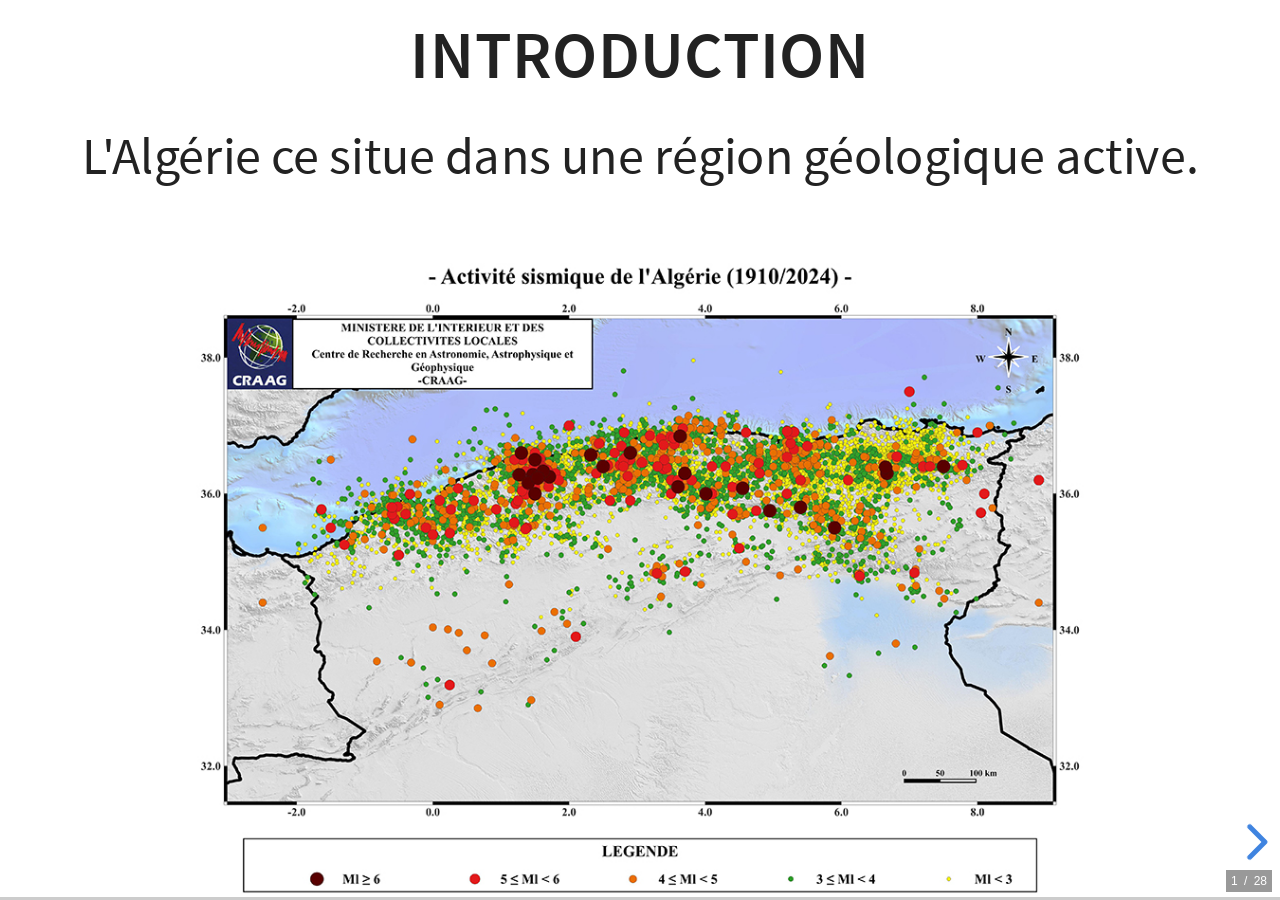
==== reveal.js-master/index.html @ db1d5c88 "save" ====
<!DOCTYPE html>
<html lang="en">
	<head>
		<meta charset="utf-8" />
		<meta
			name="viewport"
			content="width=device-width, initial-scale=1.0, maximum-scale=1.0, user-scalable=no"
		/>

		<title>Presentation</title>

		<link rel="stylesheet" href="dist/reset.css" />
		<link rel="stylesheet" href="dist/reveal.css" />
		<link rel="stylesheet" href="dist/theme/white.css" />

		<!-- Theme used for syntax highlighted code -->
		<link rel="stylesheet" href="dist/plugin/highlight/monokai.css" />
	</head>
	<body>
		<div class="reveal">
			<div class="slides">
				






















				<!-- Introduction -->
				<section>
					<h3>Introduction</h3>
					<p>L'Algérie ce situe dans une région géologique active.</p>
					<img src="img/intro/sismicite.jpg" alt="sismicite de l'Algerie" style="width: 80%; border-radius: 12pt;">
				</section>
				

















				<!-- Plan de travail -->
				<section>
					<h2>Plan de travail</h2>
					<ol>
						<li>Introduction</li>
						<li>Plan de travail</li>
						<li>Analyse comparative des règlements (RPA)</li>
						<li>Présentation des structures</li>
						<li>Modélisation</li>
						<li>Outils de calcul</li>
						<li>Analyse des résultats</li>
						<li>Analyse comparative</li>
						<li>Conclusion</li>
					</ol>
				</section>
			

























				<!-- Versus RPAs -->
				<section>
					<section>
						<h1>Analyse comparative :</h1>
						<h2>RPA 2003 vs RPA 2024</h2>
					</section>

					<section>
						<h4>Évolution chronologique du RPA</h4>
						<img src="img/vs_rpa/evo_rpa.png" alt="Evolution chronologique RPA">
					</section>

					<section>
						<h4>Structure des chapitres du RPA</h4>
						<img src="img/vs_rpa/structure_rpa.png" alt="structure rpa">
					</section>

					<section>
						<h4>Classifications des zones sismiques</h4>

						<img src="img/vs_rpa/zone_rpa03.png" alt="zone rpa03" style="width: 45%;">
						
						<img src="img/vs_rpa/zone_rpa24.png" alt="zone rpa24" style="width: 45%;">

						<img src="img/vs_rpa/zn_rpa03.png">

						<img src="img/vs_rpa/zn_rpa24.png">
					</section>








					<section>
						<h4>Classification des sites</h4>
						<p>On recense 4 sites identiques : </p>
						<ul>
							<li>Site S1 : Roche ou sol très ferme</li>
							<li>Site S2 : Sol ferme</li>
							<li>Site S3 : Sol meuble</li>
							<li>Site S4 : Sol très meuble</li>
						</ul>
					</section>


					<section>
						<h4>Le RPA 2024 adopte un 5éme site</h4>
						<p>Conditions pour classer en site S5 :</p>
						<ul>
							<li>Présence de sols instables sous action sismique.</li>
							<li>Présence de sols vaseux ou d'argile avec une très forte teneur en matières organiques
								sur une épaisseur de plus de 3m.</li>
							<li>Présence d'argile très plastique sur une épaisseur de plus de 7.5m</li>
						</ul>
					</section>


					<section>
						<h4>Impact du site sur les calculs</h4>
						<img src="img/vs_rpa/impact_site.png">
					</section>
					<section>
						<h4>Impact du coefficient de site "S" du RPA 2024 sur le spectre de réponse</h4>
						<p>Le coefficient agit comme un facteur multiplicateur</p>
						<img src="img/vs_rpa/mlt_s.png" style="width: 70%;">
						<p>Une analyse des spectres selon les zones est nécessaire.</p>
					</section>









					<section>
						<h4>Classification des systèmes de contreventement</h4>
						<p>Le RPA 2003 est composée de 4 catégories :</p>
						<ul>
							<li>Structure en béton armé</li>
							<li>Structure en acier</li>
							<li>Structure en maçonnerie</li>
							<li>Autres systèmes</li>
						</ul>
						<p>Le RPA 2024 rajoute : </p>
						<ul>
							<li>Structures associant les PAF</li>
							<li>Structures en bois</li>
						</ul>
					</section>


					<section>
						<h4>Coefficient de comportement global "R"</h4>
						<p>Le RPA 2024 augmente R pour les systèmes à haute ductilité et diminue pour les systèmes à comportement
							plus fragile ou moins redondant.
						</p>
					</section>




					<section>
						<h4>Calcul de la force sismique par la MSE</h4>
						<p>RPA 2003 : </p>
						<img src="img/vs_rpa2/mse_03.png" style="width: 40%;">
						<p>RPA 2024 : </p>
						<img src="img/vs_rpa2/mse_24.png" style="width: 43%;">
					</section>



					<section>
						<p>La formule pour calculer le poids : </p>
						<img src="img/vs_rpa2/poids.png" style="width: 60%;">
						<table style="font-size: .6em;">
							<thead>
								<tr>
									<th>Type d'ouvrage</th>
									<th>Beta RPA 2003</th>
									<th>Psi RPA 2024</th>
								</tr>
							</thead>
							<tbody>
								<tr>
									<th>Bât. à usage d'habitation ou bureaux</th>
									<th>0,20</th>
									<th>0,30</th>
								</tr>
								<tr>
									<th>Bât. recenvant du public temporairment</th>
									<th>0,30</th>
									<th>0,40</th>
								</tr>
								<tr>
									<th>Entropots, hangars</th>
									<th>0,40</th>
									<th>0,50</th>
								</tr>
								<tr>
									<th>Archives, bibliothèques, réservoirs...</th>
									<th>1,00</th>
									<th>1,00</th>
								</tr>
								<tr>
									<th>Autres locaux</th>
									<th>0,60</th>
									<th>0,60</th>
								</tr>
							</tbody>
						</table>

					</section>





					<section>
						<h4>Formules des spectres de réponses</h4>
						<p>Formules du spectre horizontal de calcul</p>
						<figure>
							<figcaption style="font-size: .7em;">RPA 2003 : </figcaption>
							<img src="img/vs_rpa3/sp_03.png" alt="" width="60%">
						</figure>
						<figure>
							<figcaption style="font-size: .7em;">RPA 2024 :</figcaption>
							<img src="img/vs_rpa3/sp_24.png" alt="" width="60%">
						</figure>
					</section>
					<section>
						<p>Le RPA 2024 franchit une étape en introduisant le spectre vértical</p>
						<img src="img/vs_rpa3/sp_ver_24.png" alt="">
					</section>




					<section>
						<h4>Combinaisons d'action horizontales</h4>
						<img src="img/vs_rpa3/combo.png" alt="">
					</section>
					<section>
						<h4>Combinaisons d'action verticales (RPA 2024)</h4>
						<img src="img/vs_rpa3/combo_v.png" alt="">
						<img src="img/vs_rpa3/combo_v2.png" alt="">
					</section>



					<section>
						<h4>Coffrage et ferraillage</h4>
						<ul style="font-size: .7em;">
							<li>Les dimensions minimales du coffrage restent pratiqument inchangées</li>
							<li>Augementation générale du pourcentage des armatures minimale et maximale</li>
							<li>Augmentation des longueurs de recouvrements des barres</li>
							<li>Baisse des valeurs des espacements des barres verticales</li>
							<li>Vérification de l'effort normal réduit pour les voiles</li>
						</ul>
						<h4></h4>
					</section>
				</section>



























				<section>
					<section>
						<h1>Présentation des structures</h1>
					</section>
					
					<section>
						<h3>Description du bâtiment (R+3)</h3>
						<img src="img/desc/3d_r3.png" alt="">
					</section>
					<section>
						<ul style="font-size: .7em;">
							<li>Bâtiment à usage d'habitation de 4 niveaux</li>
							<li>Structure autostable en béton armé</li>
							<li>Implantée à TIZI-OUZOU ville</li>
							<li>Zone sismique IIa selon le RPA99/v2003 et IV selon le RPA 2024</li>
							<li>Groupe d'importance 2</li>
						</ul>
						
						<h4>Caractéristiques géométriques (R+3)</h4>
						<ul style="font-size: .7em;">
							<li>Hauteur totale : H = 13,2 m</li>
							<li>Hauteur d'étage : h = 3,3 m</li>
							<li>Longueur totale : L = 14,6 m</li>
							<li>Largeur totale : l = 11,5 m</li>
							<li>Surface totale : S = 167,9 m2</li>
						</ul>
					</section>
					<section>
						<h3>Description du bâtiment (R+6)</h3>
						<img src="img/desc/3d_r6.png" alt="">
					</section>
					<section>
						<ul style="font-size: .7em;">
							<li>Bâtiment à usage de bureaux de 7 niveaux</li>
							<li>Structure mixte (voiles+portiques) en béton armé</li>
							<li>Implantée à TIZI-OUZOU Tamda</li>
							<li>Zone sismique IIa selon le RPA99/v2003 et IV selon le RPA 2024</li>
							<li>Groupe d'importance 2</li>
						</ul>
						
						<h4>Caractéristiques géométriques (R+6)</h4>
						<ul style="font-size: .7em;">
							<li>Hauteur totale : H = 27,88 m</li>
							<li>Hauteur d'étage : hRDC = hétage = 3,74 m / h1 = 5,44 m</li>
							<li>Longueur totale : L = 30 m</li>
							<li>Largeur totale : l = 21,2 m / 12,96 m</li>
							<li>Surface totale : S = 580,56 m2 / 297,66 m2</li>
						</ul>
					</section>



					<section>
						<h4>Caractéristiques mécaniques des matériaux</h4>
						<img src="img/desc/mat_r3.png" alt="">
						<img src="img/desc/mat_r6.png" alt="">
					</section>
					

					<section>
						<h4>Dimensions des éléments (R+3)</h4>
						<img src="img/desc/section_r3.png" alt="">
					</section>
					
					<section>
						<h4>Dimensions des éléments (R+6)</h4>
						<img src="img/desc/section_r6.png" alt="">
					</section>
					
					<section>
						<h4>Charges et surcharges d'exploitations (R+3)</h4>
						<p>Charges permanentes (G)</p>
						<ul style="font-size: .7em;">
							<li>Plancher terrasse inaccessible : G = 6,26 kN/m2</li>
							<li>Plancher d'étage courant : G = 5,13 kN/m2</li>
							<li>Escaliers (paillasse) : G = 3,07 kN/m2</li>
							<li>Escaliers (palier) : G = 1,64 kN/m2</li>
							<li>Mur extèrieur : G = 2,74 kN/m2</li>
							<li>Acrotère : G = 2,055 kN/m</li>
						</ul>
					</section>


				</section>
			
			
			
			
			
			
			
			</div>
		</div>























































		<script src="dist/reveal.js"></script>
		<script src="dist/plugin/notes.js"></script>
		<script src="dist/plugin/markdown.js"></script>
		<script src="dist/plugin/highlight.js"></script>
		<script src="plugin/math/math.js"></script>
		
		
		<script>
			Reveal.initialize({
				hash: true,
				slideNumber : 'c/t',
				transition : 'slide',
				progress : true,
				controls : true,
				center : true,
				
				plugins : [RevealMarkdown, RevealHighlight, RevealNotes],
			});
		</script>

	</body>
</html>
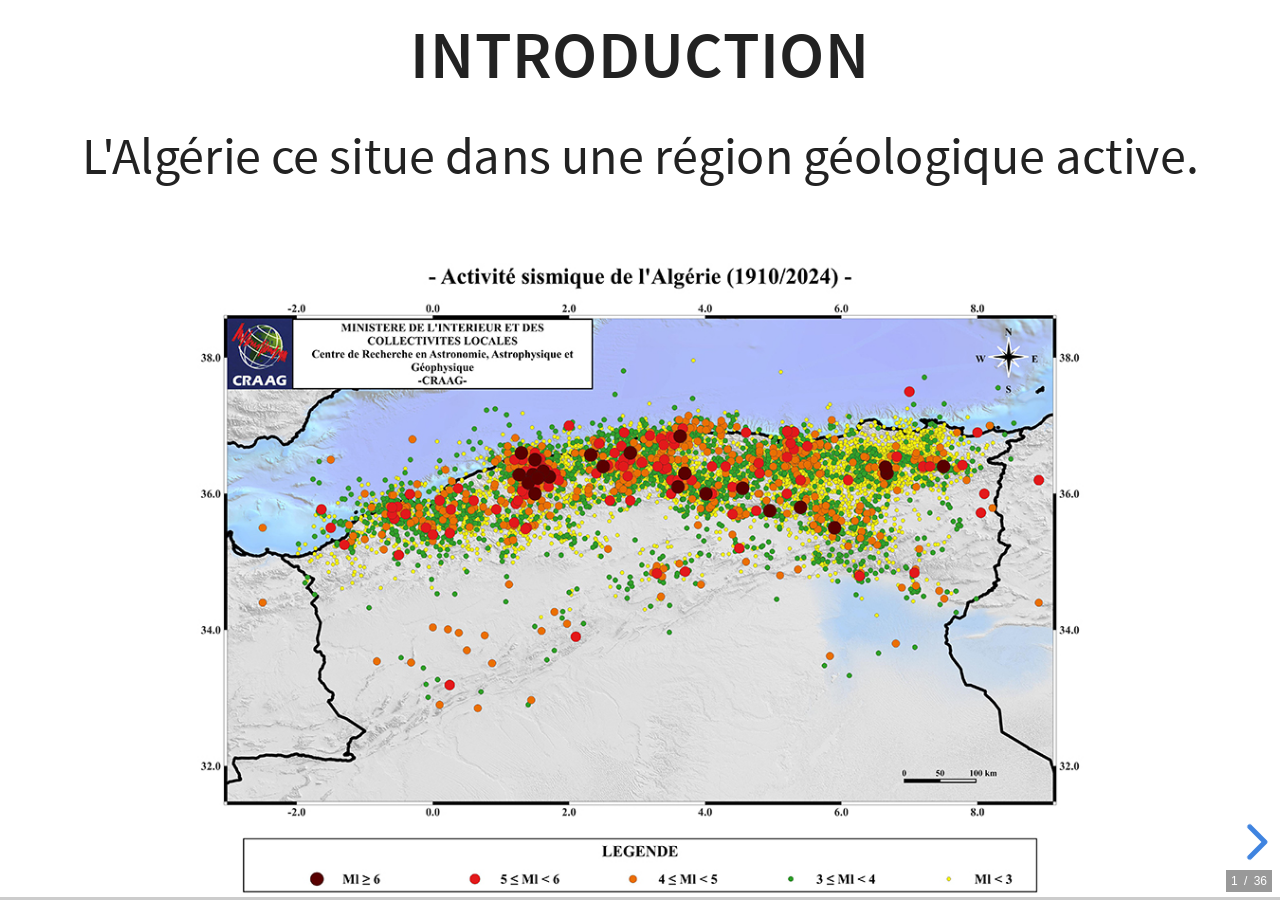
==== commit 1b266f78: "modelisation" ====
--- a/reveal.js-master/index.html
+++ b/reveal.js-master/index.html
@@ -181,6 +181,19 @@
 
 
 
+                    
+                    
+                    <section>
+                        <h4>Coefficient d'importance "I"</h4>
+                        <p>Le RPA 2024 intégre un autres coefficient "I" lié au groupe d'usage (d'importance)
+                            <ul>
+                                <li>Groupe 1A : I = 1,4</li>
+                                <li>Groupe 1B : I = 1,2</li>
+                                <li>Groupe 2  : I = 1,0</li>
+                                <li>Groupe 3  : I = 0,8</li>
+                            </ul>
+                        </p>
+                    </section>
 
 
 
@@ -422,9 +435,104 @@
 						</ul>
 					</section>
 
-
+					<section>
+						<p>Surcharges d'exploitations</p>
+						<ul style="font-size: .7em;">
+							<li>Plancher terrasse inaccessible : Q = 1 kN/m2</li>
+							<li>Plancher étage courant : Q = 1,5 kN/m2</li>
+							<li>Escalier : Q = 2,5 kN/m2</li>
+						</ul>
+						
+					</section>
+
+					<section>
+						<h4>Charges et surcharges d'exploitations (R+6)</h4>
+						<p>Charges permanentes (G)</p>
+						<ul style="font-size: .7em;">
+							<li>Plancher en corps creux : G = 5,45 kN/m2</li>
+							<li>Dalle pleine (balcons) : G = 6,35 kN/m2</li>
+							<li>Escaliers (paillasse) : G = 3,07 kN/m2</li>
+							<li>Escaliers (palier) : G = 1,64 kN/m2</li>
+							<li>Mur extèrieur : G = 2,94 kN/m2 (10 kN/m)</li>
+							<li>Acrotère : G = 2,055 kN/m</li>
+						</ul>
+					</section>
+
+					<section>
+						<p>Surcharges d'exploitations</p>
+						<ul style="font-size: .7em;">
+							<li>RDC : Q = 3,5 kN/m2</li>
+							<li>1er étage : Q = 4 kN/m2</li>
+							<li>Étages courants : Q = 2,5 kN/m2</li>
+							<li>Terrasse et balcons : Q = 1 kN/m2</li>
+							<li>Escalier : Q = 2,5 kN/m2</li>
+						</ul>	
+					</section>
+					<section>
+						<h4>Récapitulatif des paramètres sismiques</h4>
+						<img src="img/desc/resume_r3.png" alt="" style="width: 65%;">
+						<img src="img/desc/resume_r6.png" alt="" style="width: 65%;">
+					</section>
 				</section>
-			
+				
+
+
+
+
+
+
+
+
+
+
+
+
+
+
+
+
+
+
+
+
+
+
+
+
+
+
+
+
+
+				<section>
+					<section>
+						<h1>Modélisation</h1>
+					</section>
+					<section>
+						<p>
+							Pour la modélisation le logiciel ETABS sera utilisé.
+						</p>
+						<p>ETABS est un logiciel de calcul par éléments finis</p>
+						<p>La version 22.7 sera utilisé car elle dispose d'une interface programable.</p>
+					</section>
+					<section>
+						<h4>Les differentes méthodes de calcul</h4>
+						<p style="font-size: .9em;">Les méthodes d'analyse linéaire (comportement élastique)</p>
+						<ul style="font-size: .7em;">
+							<li>Méthode statique équivalente.</li>
+							<li>Méthode modale spectrale.</li>
+							<li>Méthode temporelle linéaire</li>
+						</ul>
+						<p style="font-size: .9em;">Les méthodes d'analyse non-linéaire (comportement post-élastique)</p>
+						<ul style="font-size: .7em;">
+							<li>Méthode Pushover.</li>
+							<li>Méthode analyse temporlle non-linéaire</li>
+						</ul>
+						<p>La méthode modale spectrale sera utilisée pour l'analyse sismique de la structure</p>
+						
+						
+					</section>
+				</section>
 			
 			
 			
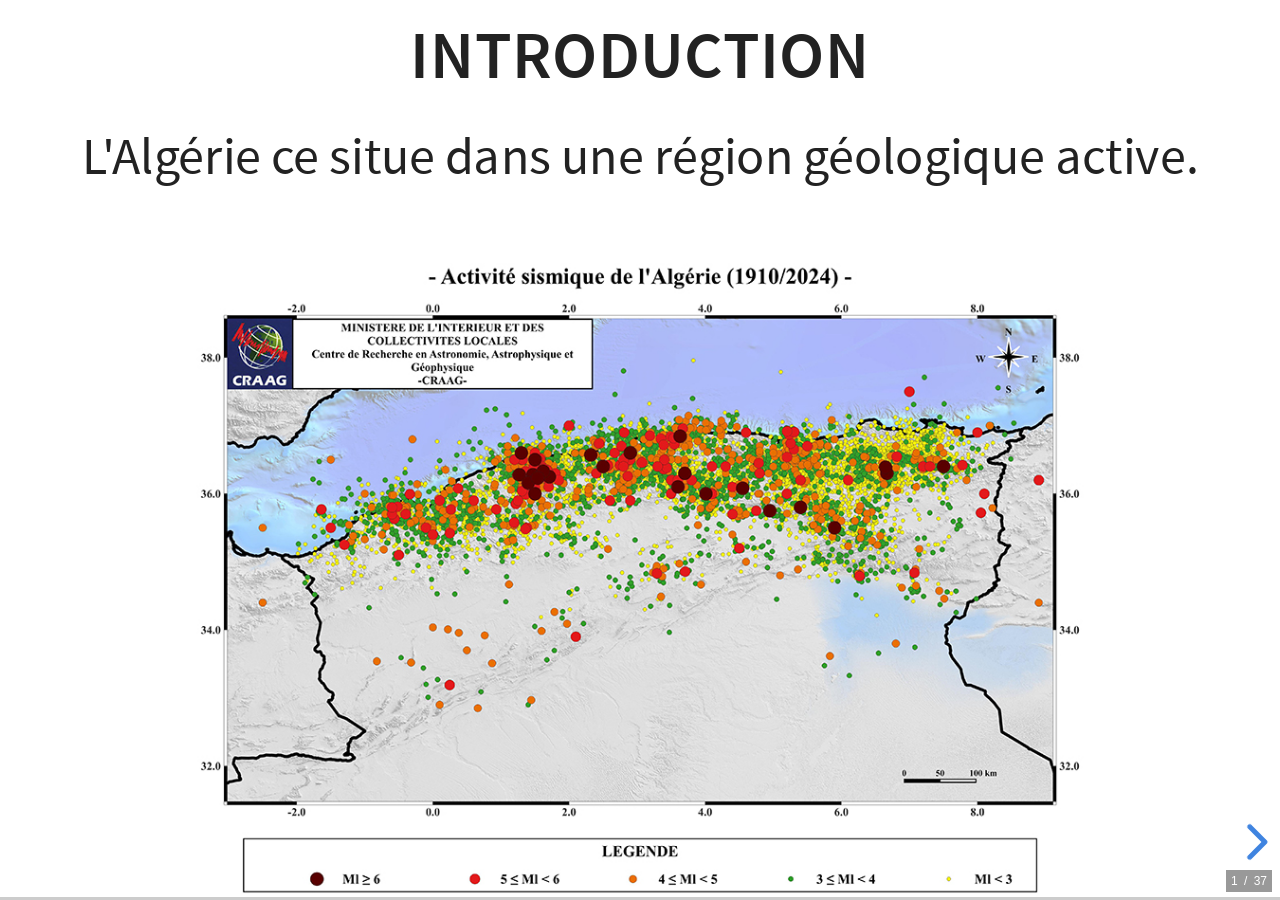
==== commit c7b31f26: "programme py" ====
--- a/reveal.js-master/index.html
+++ b/reveal.js-master/index.html
@@ -529,8 +529,56 @@
 							<li>Méthode analyse temporlle non-linéaire</li>
 						</ul>
 						<p>La méthode modale spectrale sera utilisée pour l'analyse sismique de la structure</p>
-						
-						
+					</section>
+
+					<!--	
+					<section>
+						<video src="vid/r+3_1.mp4" autoplay controls></video>
+					</section>
+					<section>
+						<video src="vid/r+3_2.mp4" autoplay controls></video>
+					</section>
+					<section>
+						<video src="vid/r+3_3.mp4" autoplay controls></video>
+					</section>
+					<section>
+						<video src="vid/r+9_1.mp4" autoplay controls></video>
+					</section>
+					<section>
+						<video src="vid/r+9_2.mp4" autoplay controls></video>
+					</section>
+					<section>
+						<video src="vid/r+9_3.mp4" autoplay controls></video>
+					</section>
+					-->
+
+				</section>
+
+
+
+
+
+
+
+
+
+
+
+
+
+
+
+
+
+
+
+
+
+
+
+				<section>
+					<section>
+						<h1>Outils de calcul</h1>
 					</section>
 				</section>
 			
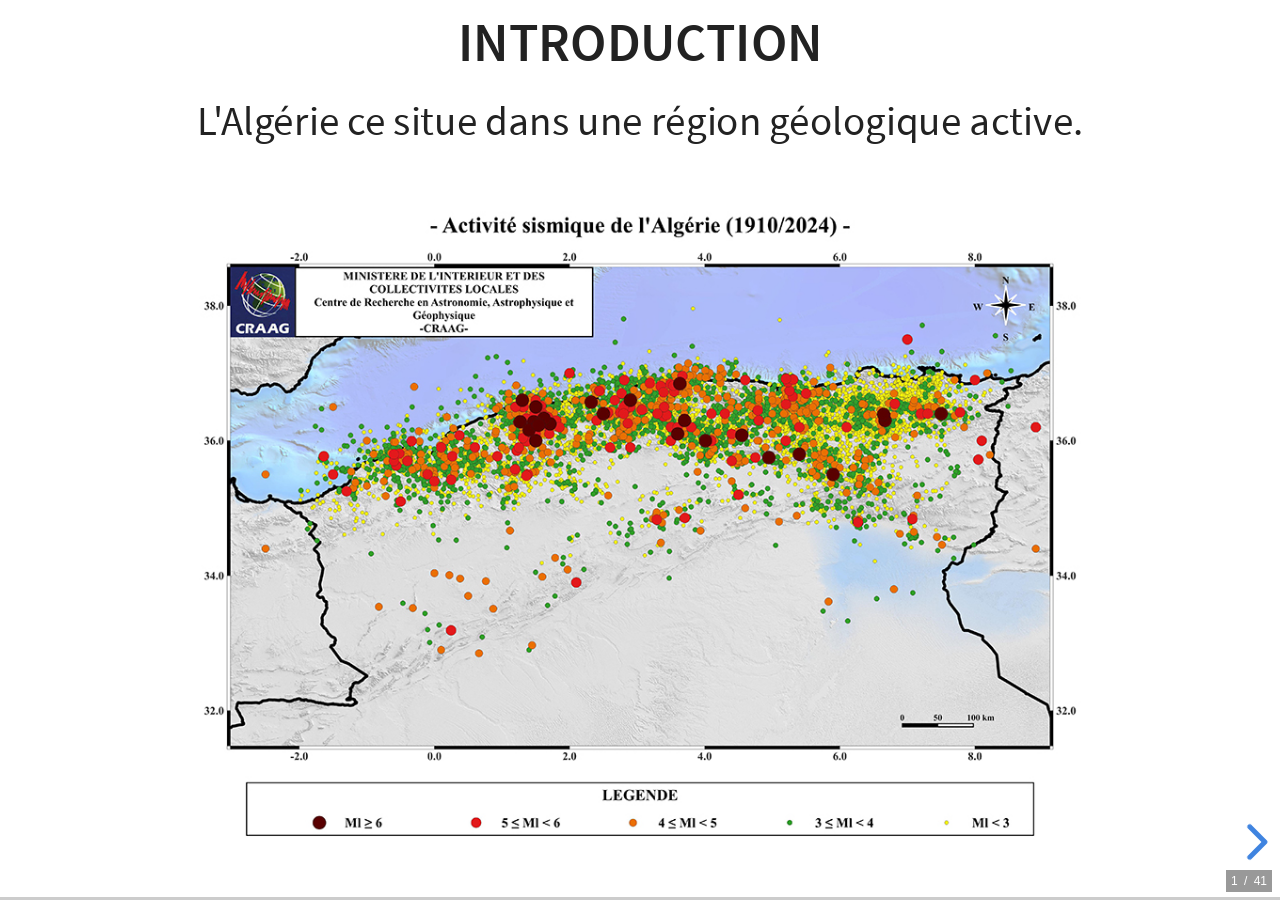
==== commit 7853100d: "fin py" ====
--- a/reveal.js-master/index.html
+++ b/reveal.js-master/index.html
@@ -580,6 +580,56 @@
 					<section>
 						<h1>Outils de calcul</h1>
 					</section>
+				    
+                    <section>
+                        <img src="img/py/flowchart.png">
+                    </section>
+
+                    <section>
+                        <h4>Le programme est subdivié en plusieurs applications :</h4>
+                        <ul>
+                            <li>Vérifications règlementaires (RPA)</li>
+                            <li>Calcul du ferraillages et vérifications</li>
+                            <li>Comparer les résultats</li>
+                        </ul>
+                    </section>
+
+
+                    <section>
+                        <h4>Vérifications règlementaires (RPA)</h4>
+                        <ul>
+                            <li>Les modes à retenir.</li>
+                            <li>Vérification des forces sismiques</li>
+                            <li>Distrubution de la force sismique sur les étages</li>
+                            <li>Vérification de la stabilité (Renversement).</li>
+                            <li>Déplacement inter-étages</li>
+                            <li>L'effet P-Delta</li>
+                        </ul>
+                    </section>
+
+
+                    <section>
+                        <h4>Ferraillage</h4>
+                        <ul>
+                            <li>Ferrailler les poutres en flexion simple (appuie et travée)</li>
+                            <li>Ferrailler les poteaux flexion composée et composée déviée</li> 
+                            <li>Ferraillage transversale</li>
+                            <li>Calcul des quantités d'aciers.</li>
+                        </ul>
+                        <h4>Autres vérifcations</h4>
+                        <ul>
+                            <li>Contraintes de cisaillements pour les poutres (BAEL A5.1.211).</li>
+                            <li>Contraites à l'ELS pous les poutres.</li>
+                            <li>L'effort normal réduit pour les poteaux (RPA A.7.4.3).</li>
+                            <li>Contraintes tangentielles pour les poteaux (RPA A.7.4.3).</li>
+                        </ul>
+                    </section>
+
+
+
+
+
+                    
 				</section>
 			
 			
@@ -659,6 +709,13 @@
 				progress : true,
 				controls : true,
 				center : true,
+				overflow: 'scroll',
+				
+				width: 1200,
+				height: 900,
+				margin: 0.02,
+				minScale: 0.1,
+				maxScale: 1.0,
 				
 				plugins : [RevealMarkdown, RevealHighlight, RevealNotes],
 			});
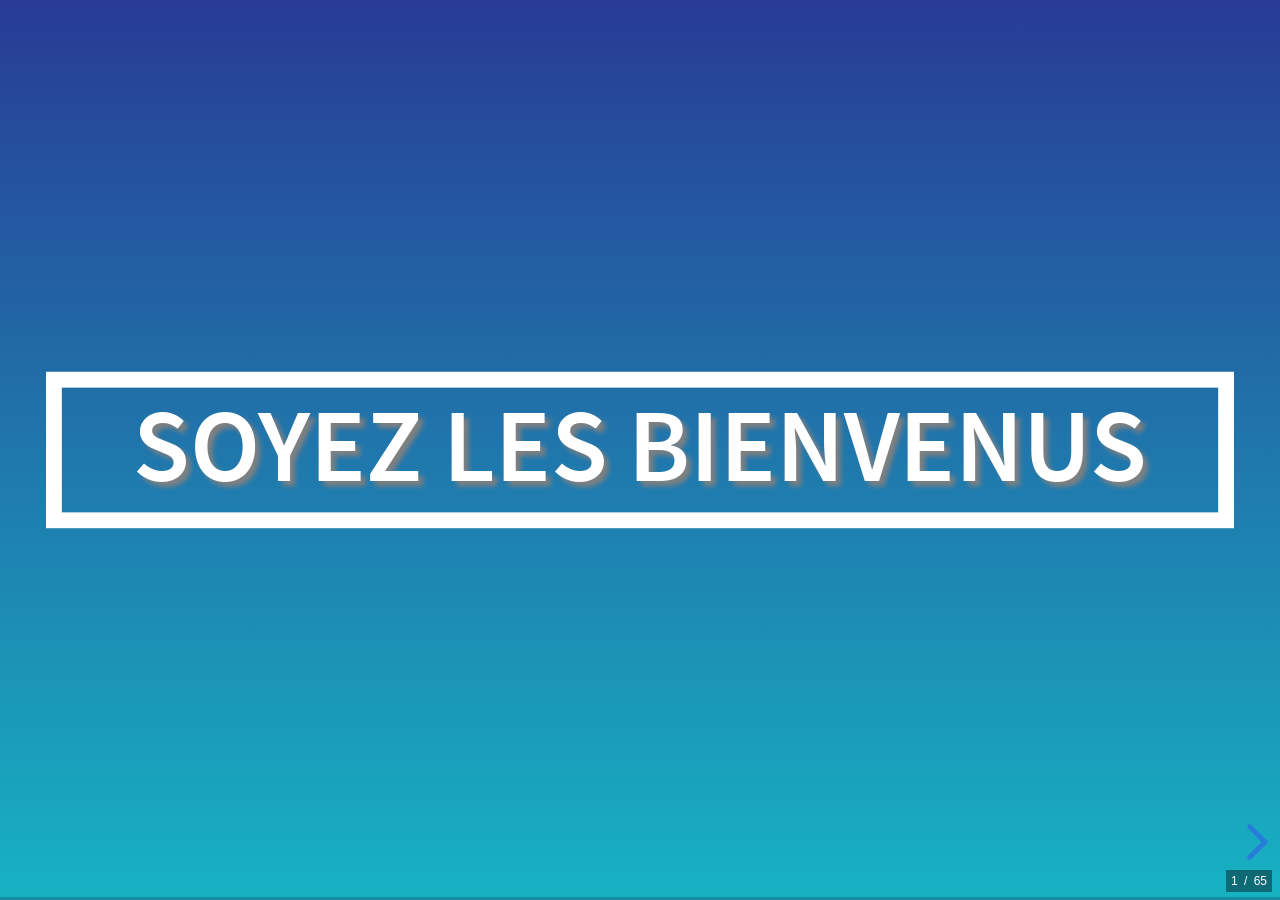
==== commit f18241fa: "save" ====
--- a/reveal.js-master/index.html
+++ b/reveal.js-master/index.html
@@ -15,6 +15,37 @@
 
 		<!-- Theme used for syntax highlighted code -->
 		<link rel="stylesheet" href="dist/plugin/highlight/monokai.css" />
+        
+
+        <script src="https://cdn.plot.ly/plotly-latest.min.js"></script>
+
+
+    <style>
+        #pdg_upper {
+            font-size: .6em;
+            margin: .3em;
+        }
+
+        #p1 {
+            font-size: .6em;
+            margin: .3em;
+        }
+        #titre {
+            font-weight: bold;
+            text-shadow: .2ex .2ex .3ex gray;
+        }
+        .container{
+            display: flex;
+            justify-content: center;
+            gap: 200px;
+            margin-top: 50px;
+        }
+        #prst {
+            font-size: .6em;
+        }
+    </style>
+
+        
 	</head>
 	<body>
 		<div class="reveal">
@@ -22,40 +53,36 @@
 				
 
 
-
-
-
-
-
-
-
-
-
-
-
-
-
-
-
-
-
-
-
-
-				<!-- Introduction -->
-				<section>
-					<h3>Introduction</h3>
-					<p>L'Algérie ce situe dans une région géologique active.</p>
-					<img src="img/intro/sismicite.jpg" alt="sismicite de l'Algerie" style="width: 80%; border-radius: 12pt;">
-				</section>
-				
-
-
-
-
-
-
-
+                
+
+
+
+                <section data-background-gradient="linear-gradient(to bottom, #283b95, #17b2c3)">
+                    <h1 style="color: white; text-shadow: 5px 5px 5px grey;border: 1rem solid;">Soyez les bienvenus</h1>
+                </section>
+
+
+
+
+
+                <section>
+                    <p id="pdg_upper">République Algérienne Démocratique et Populaire</p>
+                    <p id="pdg_upper">Ministère de l'enseignement supérieur et de la recherche scientique</p>
+                    <p id="pdg_upper">Université Mouloud Mammeri de Tizi-Ouzou (UMMTO)</p>
+                    <p id="pdg_upper">Faculté du génie de la Construction</p>
+                    <p id="pdg_upper">Département de génie Civil</p>
+                    <img src="img/ummto-289x300.png" style="width: 15%;">
+                    <p id="p1">Mémoire de fin d'étude</p>
+                    <p id="p1">En vue de l'obtention du diplôme de master</p>
+                    <p id="p1">Spécialité : Structure</p>
+                    <p id="titre">Thème</p>
+                    <p id="titre">Influence du site sur le calcul dynamique des structures :</p>
+                    <p id="titre">Étude comparative RPA 2024 vs RPA 2003</p>
+                    <div class="container">
+                        <p id="prst">Présenté par : Mr. AMALOU Jugurta</p>
+                        <p id="prst">Encadré par : Pr. HAMIZI Mohand</p>
+                    </div>
+                </section>
 
 
 
@@ -71,7 +98,6 @@
 					<h2>Plan de travail</h2>
 					<ol>
 						<li>Introduction</li>
-						<li>Plan de travail</li>
 						<li>Analyse comparative des règlements (RPA)</li>
 						<li>Présentation des structures</li>
 						<li>Modélisation</li>
@@ -81,9 +107,33 @@
 						<li>Conclusion</li>
 					</ol>
 				</section>
-			
-
-
+
+
+
+
+
+
+
+
+				<!-- Introduction -->
+				<section>
+                    <section>
+                        <h1>Introduction</h1>
+                    </section>
+                    <section>
+                        <p>L'Algérie ce situe dans une région géologique active.</p>
+                        <img src="img/intro/sismicite.jpg" alt="sismicite de l'Algerie" style="width: 80%; border-radius: 12pt;">
+                    </section>
+                    <section>
+                        <p id="int1">Ce mémoire a pour objectif d'étudier et de comparer le comportement dynamique des structures
+                            sous les deux règlements RPA 2003 et RPA 2024, à travers deux structures (R+3 et R+6)
+                            sur plusieurs classes de site. Cette comparaison permettra ensuite d'évaluer l'impact économique
+                            de ces différences, notamment en termes de quantités d'aciers nécessaires.</p>
+                        <p id="int2">
+                    </section>
+
+				</section>
+				
 
 
 
@@ -175,7 +225,6 @@
 						<h4>Impact du coefficient de site "S" du RPA 2024 sur le spectre de réponse</h4>
 						<p>Le coefficient agit comme un facteur multiplicateur</p>
 						<img src="img/vs_rpa/mlt_s.png" style="width: 70%;">
-						<p>Une analyse des spectres selon les zones est nécessaire.</p>
 					</section>
 
 
@@ -624,58 +673,180 @@
                             <li>Contraintes tangentielles pour les poteaux (RPA A.7.4.3).</li>
                         </ul>
                     </section>
-
-
-
-
+                    <section>
+                        <img src="img/py/int1.png">
+                    </section>
+                    <section>
+                        <img src="img/py/int2.png">
+                    </section>
+                    
 
                     
 				</section>
+                
+
+
+
+
+
+
+
+
+
+
+
+
+
+
+
+
+                
+
+
+                <section>
+                    <section>
+                        <h1>Analyse des résultats</h1>
+                    </section>
+
+
+    
+                    <section>
+                        <h3>Analyse modale</h3>
+                        <img src="img/resultats/modale_r3.png">
+                        <img src="img/resultats/exc_r3.png">
+                        <p style="font-size: .9em;">Excentricité moyenne selon x est de : 2.3 m</p>
+                    </section> 
+                    <section>
+                        <img src="img/resultats/modale_r6.png">
+                        <img src="img/resultats/exc_r6.png">
+                    </section>
+                    <section>
+                        <h3>Les forces sismiques</h3>
+                        <p>
+                            La condition VETABS > 80% VMSE est vérifier pour tout les cas
+                        </p>
+                        <h3>Dépalcements inter-étages et l'effet du seconde ordre</h3>
+                        <p>Ces vérifications sont satisfaites.</p>
+                        <h3>Stabilité au renversement</h3>
+                        <p style="font-size: .9em;">Condition vérifier sauf pour :</p>
+                        <img src="img/resultats/renv_r6.png">
+                    </section>
+
+
+                </section>
+
+
+
+
+
+
+
+
+
+
+
+
+
+
+
+
+
+
+
+
+
+
+
+
+                
+                <section>
+                    <section>
+                        <h1>Analyse comparative</h1>
+                    </section>
+                    <section>
+                        <h3>Forces sismiques</h3>
+                        <h4>Structure (R+3)</h4>
+                        <img style="width: 1560pt;height: 500pt;" src="img/vs/fs/force_sismique.png">
+                    </section>
+                    <section>
+                        <h4>Structure (R+6)</h4>
+                        <img style="width: 1560pt;height: 500pt;" src="img/vs/fs/force_sismique_r6.png">
+                    </section>
+
+                    <section>
+                        <h3>Déplacements d'étages</h3>
+                        <h4>Structure (R+3)</h4>
+                        <img src="img/vs/disp/disp_x.png">
+                    </section>
+                    <section>
+                        <img src="img/vs/disp/disp_y.png">
+                    </section>
+                    <section>
+                        <h4>Structure (R+6)</h4>
+                        <img src="img/vs/disp/disp_x_r6.png">
+                    </section>
+                    <section>
+                        <img src="img/vs/disp/disp_y_r6.png">
+                    </section>
+                    <section>
+                        <h3>Quantités d'aciers</h3>
+                        <h4>Structure (R+3)</h4>
+                        <p>Armatures longitudinales</p>
+                        <img src="img/vs/qte/r3/fcd.png">
+                    </section>
+                    <section>
+                        <p>Armatures transversale</p>
+                        <img src="img/vs/qte/r3/trans.png">
+                    </section>
+                    <section>
+                        <h4>Structure (R+6)</h4>
+                        <p>Armatures longitudinales</p>
+                        <img src="img/vs/qte/r6/fcd.png">
+                    </section>
+                    <section>
+                        <p>Armatures transversale</p>
+                        <img src="img/vs/qte/r6/trans.png">
+                    </section>
+                    
+                </section>
+
+
+
+
+
+
+
+
+
+
+
+
+
+
+
+                <section>
+                    <section>
+                        <h1>Conclusion</h1>
+                    </section>
+                    <section>
+                        balbal
+                    </section>
+                </section>
+                    
 			
 			
 			
-			
+
+
+
+                
+                <section data-background-gradient="linear-gradient(to bottom, #283b95, #17b2c3)">
+                    <h1 style="color: white; text-shadow: 5px 5px 5px grey;border: 1rem solid;">Merci pour votre attention</h1>
+                </section>
 			
 			
 			</div>
 		</div>
-
-
-
-
-
-
-
-
-
-
-
-
-
-
-
-
-
-
-
-
-
-
-
-
-
-
-
-
-
-
-
-
-
-
-
-
-
 
 
 
@@ -713,7 +884,7 @@
 				
 				width: 1200,
 				height: 900,
-				margin: 0.02,
+				margin: 0.01,
 				minScale: 0.1,
 				maxScale: 1.0,
 				
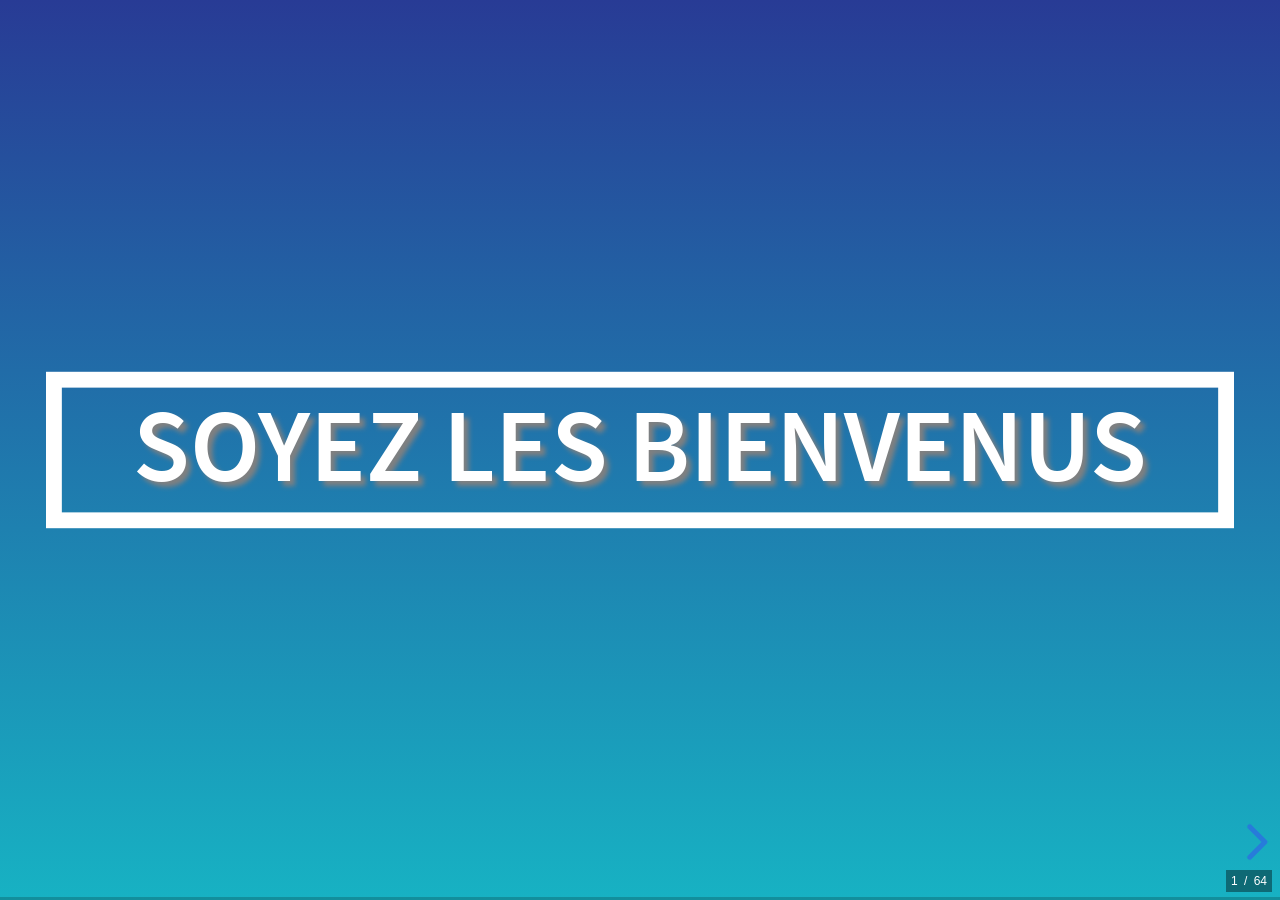
==== commit 084e5bcd: "fin" ====
--- a/reveal.js-master/index.html
+++ b/reveal.js-master/index.html
@@ -20,31 +20,7 @@
         <script src="https://cdn.plot.ly/plotly-latest.min.js"></script>
 
 
-    <style>
-        #pdg_upper {
-            font-size: .6em;
-            margin: .3em;
-        }
-
-        #p1 {
-            font-size: .6em;
-            margin: .3em;
-        }
-        #titre {
-            font-weight: bold;
-            text-shadow: .2ex .2ex .3ex gray;
-        }
-        .container{
-            display: flex;
-            justify-content: center;
-            gap: 200px;
-            margin-top: 50px;
-        }
-        #prst {
-            font-size: .6em;
-        }
-    </style>
-
+        <link rel="stylesheet" href="style.css">
         
 	</head>
 	<body>
@@ -265,12 +241,12 @@
 					</section>
 
 
-					<section>
-						<h4>Coefficient de comportement global "R"</h4>
-						<p>Le RPA 2024 augmente R pour les systèmes à haute ductilité et diminue pour les systèmes à comportement
-							plus fragile ou moins redondant.
-						</p>
-					</section>
+					<!-- <section> -->
+					<!-- 	<h4>Coefficient de comportement global "R"</h4> -->
+					<!-- 	<p>Le RPA 2024 augmente R pour les systèmes à haute ductilité et diminue pour les systèmes à comportement -->
+					<!-- 		plus fragile. -->
+					<!-- 	</p> -->
+					<!-- </section> -->
 
 
 
@@ -767,10 +743,18 @@
                         <h3>Forces sismiques</h3>
                         <h4>Structure (R+3)</h4>
                         <img style="width: 1560pt;height: 500pt;" src="img/vs/fs/force_sismique.png">
+                        <div class="box">
+                            Pour les sites S2->S4 la force sismique (ETABS) augmente en moyenne de 35%
+                            et diminue pour tout les sites d'une moyenne 44% pour la MSE.
+                        </div>
+                            
                     </section>
                     <section>
                         <h4>Structure (R+6)</h4>
                         <img style="width: 1560pt;height: 500pt;" src="img/vs/fs/force_sismique_r6.png">
+                        <div class="box">
+                            La forces sismique augmente d'une moyenne de 24-27% et diminue d'environ 41% pour la MSE.
+                        </div>
                     </section>
 
                     <section>
@@ -829,7 +813,17 @@
                         <h1>Conclusion</h1>
                     </section>
                     <section>
-                        balbal
+                        <p>
+                            Cette étude comparative confirme que le RPA 2024 introduit une évaluation de l'action sismique plus rigoureuse que le RPA 2003,
+                            notamment à travers le nouveau coefficient de site.
+                        </p>
+                        <p>
+                            les résultats restent pratiquement similaires entre les deux règlements pour le site S1, puis l'écart s'accentue
+                            graduellement à mesure que le sol devient plus meuble.
+                        </p>
+                        <p>
+                            Par ailleurs, le développement d'un outil Python a permis d'automatiser l'ensemble des cas d'étude de manière cohérente.
+                        </p>
                     </section>
                 </section>
                     
--- a/reveal.js-master/style.css
+++ b/reveal.js-master/style.css
@@ -0,0 +1,65 @@
+#pdg_upper {
+            font-size: .6em;
+            margin: .3em;
+}
+
+#p1 {
+    font-size: .6em;
+    margin: .3em;
+}
+
+#titre {
+    font-weight: bold;
+    text-shadow: .2ex .2ex .3ex gray;
+}
+
+
+.container{
+    display: flex;
+    justify-content: center;
+    gap: 200px;
+    margin-top: 50px;
+}
+
+
+
+#prst {
+    font-size: .6em;
+}
+
+
+.reveal h1, h2 {
+    text-shadow: 5pt 5pt 5pt #DAB785;
+    color: #D5896F;
+}
+
+.reveal h3 {
+    text-shadow: 2pt 2pt 4pt gray;
+    color: #2D82B7;
+}
+
+
+.reveal h4 {
+    color: #9D5C63;
+}
+
+
+.reveal section {
+    position: relative;
+}
+
+
+.box {
+    position: absolute;
+    font-size: .6em;
+    left: -200px;
+    top: 400px;
+
+    width: 200px;
+    padding: 15px;
+
+    z-index: 1000;
+}
+
+
+
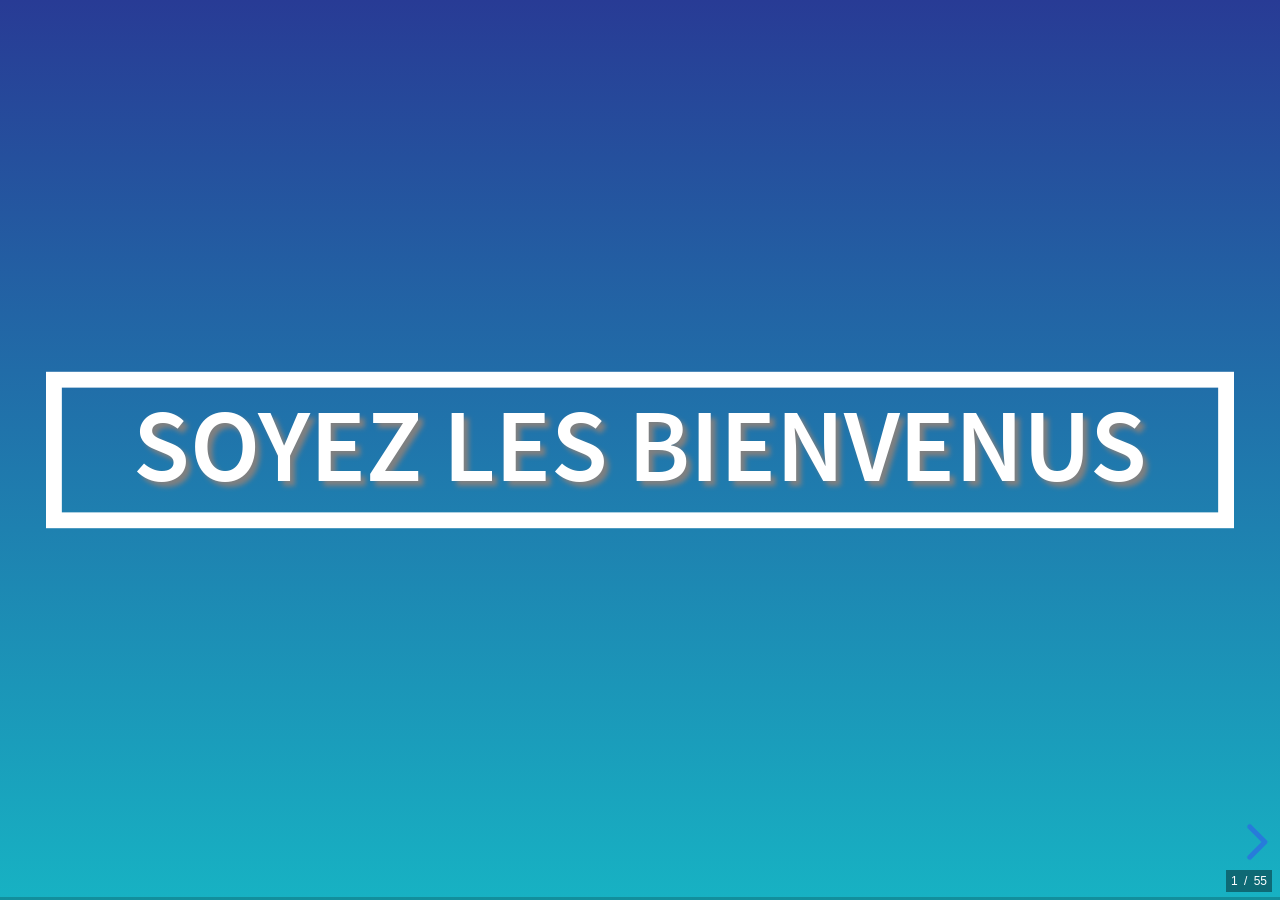
==== commit ab0f7037: "version courte" ====
--- a/reveal.js-master/index.html
+++ b/reveal.js-master/index.html
@@ -140,15 +140,15 @@
 						<h2>RPA 2003 vs RPA 2024</h2>
 					</section>
 
-					<section>
-						<h4>Évolution chronologique du RPA</h4>
-						<img src="img/vs_rpa/evo_rpa.png" alt="Evolution chronologique RPA">
-					</section>
-
-					<section>
-						<h4>Structure des chapitres du RPA</h4>
-						<img src="img/vs_rpa/structure_rpa.png" alt="structure rpa">
-					</section>
+					<!-- <section> -->
+					<!-- 	<h4>Évolution chronologique du RPA</h4> -->
+					<!-- 	<img src="img/vs_rpa/evo_rpa.png" alt="Evolution chronologique RPA"> -->
+					<!-- </section> -->
+					<!---->
+					<!-- <section> -->
+					<!-- 	<h4>Structure des chapitres du RPA</h4> -->
+					<!-- 	<img src="img/vs_rpa/structure_rpa.png" alt="structure rpa"> -->
+					<!-- </section> -->
 
 					<section>
 						<h4>Classifications des zones sismiques</h4>
@@ -331,11 +331,11 @@
 						<h4>Combinaisons d'action horizontales</h4>
 						<img src="img/vs_rpa3/combo.png" alt="">
 					</section>
-					<section>
-						<h4>Combinaisons d'action verticales (RPA 2024)</h4>
-						<img src="img/vs_rpa3/combo_v.png" alt="">
-						<img src="img/vs_rpa3/combo_v2.png" alt="">
-					</section>
+					<!-- <section> -->
+					<!-- 	<h4>Combinaisons d'action verticales (RPA 2024)</h4> -->
+					<!-- 	<img src="img/vs_rpa3/combo_v.png" alt=""> -->
+					<!-- 	<img src="img/vs_rpa3/combo_v2.png" alt=""> -->
+					<!-- </section> -->
 
 
 
@@ -447,52 +447,52 @@
 						<img src="img/desc/section_r6.png" alt="">
 					</section>
 					
-					<section>
-						<h4>Charges et surcharges d'exploitations (R+3)</h4>
-						<p>Charges permanentes (G)</p>
-						<ul style="font-size: .7em;">
-							<li>Plancher terrasse inaccessible : G = 6,26 kN/m2</li>
-							<li>Plancher d'étage courant : G = 5,13 kN/m2</li>
-							<li>Escaliers (paillasse) : G = 3,07 kN/m2</li>
-							<li>Escaliers (palier) : G = 1,64 kN/m2</li>
-							<li>Mur extèrieur : G = 2,74 kN/m2</li>
-							<li>Acrotère : G = 2,055 kN/m</li>
-						</ul>
-					</section>
-
-					<section>
-						<p>Surcharges d'exploitations</p>
-						<ul style="font-size: .7em;">
-							<li>Plancher terrasse inaccessible : Q = 1 kN/m2</li>
-							<li>Plancher étage courant : Q = 1,5 kN/m2</li>
-							<li>Escalier : Q = 2,5 kN/m2</li>
-						</ul>
-						
-					</section>
-
-					<section>
-						<h4>Charges et surcharges d'exploitations (R+6)</h4>
-						<p>Charges permanentes (G)</p>
-						<ul style="font-size: .7em;">
-							<li>Plancher en corps creux : G = 5,45 kN/m2</li>
-							<li>Dalle pleine (balcons) : G = 6,35 kN/m2</li>
-							<li>Escaliers (paillasse) : G = 3,07 kN/m2</li>
-							<li>Escaliers (palier) : G = 1,64 kN/m2</li>
-							<li>Mur extèrieur : G = 2,94 kN/m2 (10 kN/m)</li>
-							<li>Acrotère : G = 2,055 kN/m</li>
-						</ul>
-					</section>
-
-					<section>
-						<p>Surcharges d'exploitations</p>
-						<ul style="font-size: .7em;">
-							<li>RDC : Q = 3,5 kN/m2</li>
-							<li>1er étage : Q = 4 kN/m2</li>
-							<li>Étages courants : Q = 2,5 kN/m2</li>
-							<li>Terrasse et balcons : Q = 1 kN/m2</li>
-							<li>Escalier : Q = 2,5 kN/m2</li>
-						</ul>	
-					</section>
+					<!-- <section> -->
+					<!-- 	<h4>Charges et surcharges d'exploitations (R+3)</h4> -->
+					<!-- 	<p>Charges permanentes (G)</p> -->
+					<!-- 	<ul style="font-size: .7em;"> -->
+					<!-- 		<li>Plancher terrasse inaccessible : G = 6,26 kN/m2</li> -->
+					<!-- 		<li>Plancher d'étage courant : G = 5,13 kN/m2</li> -->
+					<!-- 		<li>Escaliers (paillasse) : G = 3,07 kN/m2</li> -->
+					<!-- 		<li>Escaliers (palier) : G = 1,64 kN/m2</li> -->
+					<!-- 		<li>Mur extèrieur : G = 2,74 kN/m2</li> -->
+					<!-- 		<li>Acrotère : G = 2,055 kN/m</li> -->
+					<!-- 	</ul> -->
+					<!-- </section> -->
+					<!---->
+					<!-- <section> -->
+					<!-- 	<p>Surcharges d'exploitations</p> -->
+					<!-- 	<ul style="font-size: .7em;"> -->
+					<!-- 		<li>Plancher terrasse inaccessible : Q = 1 kN/m2</li> -->
+					<!-- 		<li>Plancher étage courant : Q = 1,5 kN/m2</li> -->
+					<!-- 		<li>Escalier : Q = 2,5 kN/m2</li> -->
+					<!-- 	</ul> -->
+					<!---->
+					<!-- </section> -->
+					<!---->
+					<!-- <section> -->
+					<!-- 	<h4>Charges et surcharges d'exploitations (R+6)</h4> -->
+					<!-- 	<p>Charges permanentes (G)</p> -->
+					<!-- 	<ul style="font-size: .7em;"> -->
+					<!-- 		<li>Plancher en corps creux : G = 5,45 kN/m2</li> -->
+					<!-- 		<li>Dalle pleine (balcons) : G = 6,35 kN/m2</li> -->
+					<!-- 		<li>Escaliers (paillasse) : G = 3,07 kN/m2</li> -->
+					<!-- 		<li>Escaliers (palier) : G = 1,64 kN/m2</li> -->
+					<!-- 		<li>Mur extèrieur : G = 2,94 kN/m2 (10 kN/m)</li> -->
+					<!-- 		<li>Acrotère : G = 2,055 kN/m</li> -->
+					<!-- 	</ul> -->
+					<!-- </section> -->
+					<!---->
+					<!-- <section> -->
+					<!-- 	<p>Surcharges d'exploitations</p> -->
+					<!-- 	<ul style="font-size: .7em;"> -->
+					<!-- 		<li>RDC : Q = 3,5 kN/m2</li> -->
+					<!-- 		<li>1er étage : Q = 4 kN/m2</li> -->
+					<!-- 		<li>Étages courants : Q = 2,5 kN/m2</li> -->
+					<!-- 		<li>Terrasse et balcons : Q = 1 kN/m2</li> -->
+					<!-- 		<li>Escalier : Q = 2,5 kN/m2</li> -->
+					<!-- 	</ul>	 -->
+					<!-- </section> -->
 					<section>
 						<h4>Récapitulatif des paramètres sismiques</h4>
 						<img src="img/desc/resume_r3.png" alt="" style="width: 65%;">
@@ -649,12 +649,12 @@
                             <li>Contraintes tangentielles pour les poteaux (RPA A.7.4.3).</li>
                         </ul>
                     </section>
-                    <section>
-                        <img src="img/py/int1.png">
-                    </section>
-                    <section>
-                        <img src="img/py/int2.png">
-                    </section>
+                    <!-- <section> -->
+                    <!--     <img src="img/py/int1.png"> -->
+                    <!-- </section> -->
+                    <!-- <section> -->
+                    <!--     <img src="img/py/int2.png"> -->
+                    <!-- </section> -->
                     
 
                     
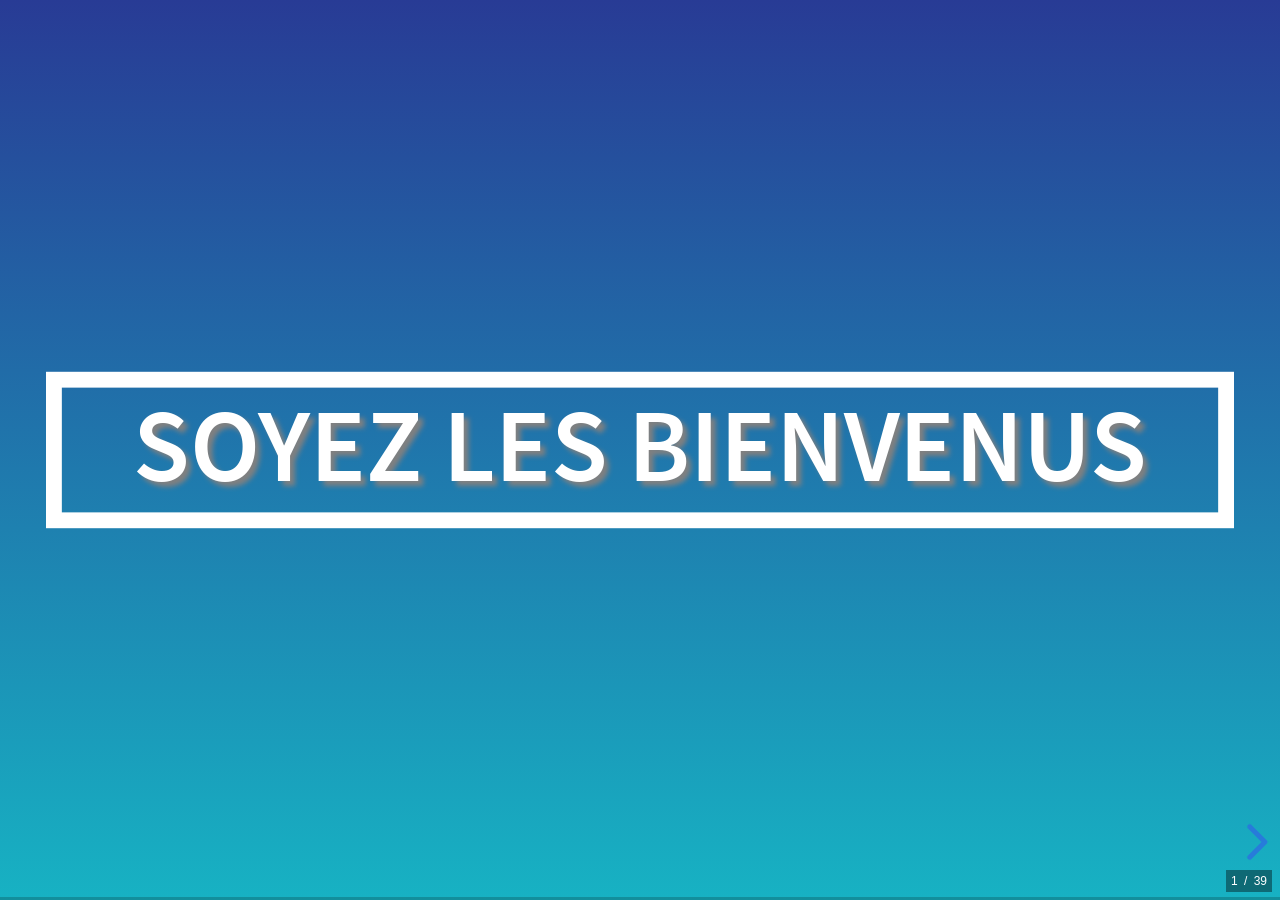
==== commit 0d164577: "version 39 slide" ====
--- a/reveal.js-master/index.html
+++ b/reveal.js-master/index.html
@@ -74,7 +74,6 @@
 					<h2>Plan de travail</h2>
 					<ol>
 						<li>Introduction</li>
-						<li>Analyse comparative des règlements (RPA)</li>
 						<li>Présentation des structures</li>
 						<li>Modélisation</li>
 						<li>Outils de calcul</li>
@@ -126,231 +125,6 @@
 
 
 
-
-
-
-
-
-
-
-				<!-- Versus RPAs -->
-				<section>
-					<section>
-						<h1>Analyse comparative :</h1>
-						<h2>RPA 2003 vs RPA 2024</h2>
-					</section>
-
-					<!-- <section> -->
-					<!-- 	<h4>Évolution chronologique du RPA</h4> -->
-					<!-- 	<img src="img/vs_rpa/evo_rpa.png" alt="Evolution chronologique RPA"> -->
-					<!-- </section> -->
-					<!---->
-					<!-- <section> -->
-					<!-- 	<h4>Structure des chapitres du RPA</h4> -->
-					<!-- 	<img src="img/vs_rpa/structure_rpa.png" alt="structure rpa"> -->
-					<!-- </section> -->
-
-					<section>
-						<h4>Classifications des zones sismiques</h4>
-
-						<img src="img/vs_rpa/zone_rpa03.png" alt="zone rpa03" style="width: 45%;">
-						
-						<img src="img/vs_rpa/zone_rpa24.png" alt="zone rpa24" style="width: 45%;">
-
-						<img src="img/vs_rpa/zn_rpa03.png">
-
-						<img src="img/vs_rpa/zn_rpa24.png">
-					</section>
-
-
-
-
-
-
-
-
-					<section>
-						<h4>Classification des sites</h4>
-						<p>On recense 4 sites identiques : </p>
-						<ul>
-							<li>Site S1 : Roche ou sol très ferme</li>
-							<li>Site S2 : Sol ferme</li>
-							<li>Site S3 : Sol meuble</li>
-							<li>Site S4 : Sol très meuble</li>
-						</ul>
-					</section>
-
-
-					<section>
-						<h4>Le RPA 2024 adopte un 5éme site</h4>
-						<p>Conditions pour classer en site S5 :</p>
-						<ul>
-							<li>Présence de sols instables sous action sismique.</li>
-							<li>Présence de sols vaseux ou d'argile avec une très forte teneur en matières organiques
-								sur une épaisseur de plus de 3m.</li>
-							<li>Présence d'argile très plastique sur une épaisseur de plus de 7.5m</li>
-						</ul>
-					</section>
-
-
-					<section>
-						<h4>Impact du site sur les calculs</h4>
-						<img src="img/vs_rpa/impact_site.png">
-					</section>
-					<section>
-						<h4>Impact du coefficient de site "S" du RPA 2024 sur le spectre de réponse</h4>
-						<p>Le coefficient agit comme un facteur multiplicateur</p>
-						<img src="img/vs_rpa/mlt_s.png" style="width: 70%;">
-					</section>
-
-
-
-
-                    
-                    
-                    <section>
-                        <h4>Coefficient d'importance "I"</h4>
-                        <p>Le RPA 2024 intégre un autres coefficient "I" lié au groupe d'usage (d'importance)
-                            <ul>
-                                <li>Groupe 1A : I = 1,4</li>
-                                <li>Groupe 1B : I = 1,2</li>
-                                <li>Groupe 2  : I = 1,0</li>
-                                <li>Groupe 3  : I = 0,8</li>
-                            </ul>
-                        </p>
-                    </section>
-
-
-
-
-
-					<section>
-						<h4>Classification des systèmes de contreventement</h4>
-						<p>Le RPA 2003 est composée de 4 catégories :</p>
-						<ul>
-							<li>Structure en béton armé</li>
-							<li>Structure en acier</li>
-							<li>Structure en maçonnerie</li>
-							<li>Autres systèmes</li>
-						</ul>
-						<p>Le RPA 2024 rajoute : </p>
-						<ul>
-							<li>Structures associant les PAF</li>
-							<li>Structures en bois</li>
-						</ul>
-					</section>
-
-
-					<!-- <section> -->
-					<!-- 	<h4>Coefficient de comportement global "R"</h4> -->
-					<!-- 	<p>Le RPA 2024 augmente R pour les systèmes à haute ductilité et diminue pour les systèmes à comportement -->
-					<!-- 		plus fragile. -->
-					<!-- 	</p> -->
-					<!-- </section> -->
-
-
-
-
-					<section>
-						<h4>Calcul de la force sismique par la MSE</h4>
-						<p>RPA 2003 : </p>
-						<img src="img/vs_rpa2/mse_03.png" style="width: 40%;">
-						<p>RPA 2024 : </p>
-						<img src="img/vs_rpa2/mse_24.png" style="width: 43%;">
-					</section>
-
-
-
-					<section>
-						<p>La formule pour calculer le poids : </p>
-						<img src="img/vs_rpa2/poids.png" style="width: 60%;">
-						<table style="font-size: .6em;">
-							<thead>
-								<tr>
-									<th>Type d'ouvrage</th>
-									<th>Beta RPA 2003</th>
-									<th>Psi RPA 2024</th>
-								</tr>
-							</thead>
-							<tbody>
-								<tr>
-									<th>Bât. à usage d'habitation ou bureaux</th>
-									<th>0,20</th>
-									<th>0,30</th>
-								</tr>
-								<tr>
-									<th>Bât. recenvant du public temporairment</th>
-									<th>0,30</th>
-									<th>0,40</th>
-								</tr>
-								<tr>
-									<th>Entropots, hangars</th>
-									<th>0,40</th>
-									<th>0,50</th>
-								</tr>
-								<tr>
-									<th>Archives, bibliothèques, réservoirs...</th>
-									<th>1,00</th>
-									<th>1,00</th>
-								</tr>
-								<tr>
-									<th>Autres locaux</th>
-									<th>0,60</th>
-									<th>0,60</th>
-								</tr>
-							</tbody>
-						</table>
-
-					</section>
-
-
-
-
-
-					<section>
-						<h4>Formules des spectres de réponses</h4>
-						<p>Formules du spectre horizontal de calcul</p>
-						<figure>
-							<figcaption style="font-size: .7em;">RPA 2003 : </figcaption>
-							<img src="img/vs_rpa3/sp_03.png" alt="" width="60%">
-						</figure>
-						<figure>
-							<figcaption style="font-size: .7em;">RPA 2024 :</figcaption>
-							<img src="img/vs_rpa3/sp_24.png" alt="" width="60%">
-						</figure>
-					</section>
-					<section>
-						<p>Le RPA 2024 franchit une étape en introduisant le spectre vértical</p>
-						<img src="img/vs_rpa3/sp_ver_24.png" alt="">
-					</section>
-
-
-
-
-					<section>
-						<h4>Combinaisons d'action horizontales</h4>
-						<img src="img/vs_rpa3/combo.png" alt="">
-					</section>
-					<!-- <section> -->
-					<!-- 	<h4>Combinaisons d'action verticales (RPA 2024)</h4> -->
-					<!-- 	<img src="img/vs_rpa3/combo_v.png" alt=""> -->
-					<!-- 	<img src="img/vs_rpa3/combo_v2.png" alt=""> -->
-					<!-- </section> -->
-
-
-
-					<section>
-						<h4>Coffrage et ferraillage</h4>
-						<ul style="font-size: .7em;">
-							<li>Les dimensions minimales du coffrage restent pratiqument inchangées</li>
-							<li>Augementation générale du pourcentage des armatures minimale et maximale</li>
-							<li>Augmentation des longueurs de recouvrements des barres</li>
-							<li>Baisse des valeurs des espacements des barres verticales</li>
-							<li>Vérification de l'effort normal réduit pour les voiles</li>
-						</ul>
-						<h4></h4>
-					</section>
-				</section>
 
 
 
@@ -758,19 +532,13 @@
                     </section>
 
                     <section>
-                        <h3>Déplacements d'étages</h3>
+                        <h3>Fléche au sommet du bâtiment</h3>
                         <h4>Structure (R+3)</h4>
-                        <img src="img/vs/disp/disp_x.png">
-                    </section>
-                    <section>
-                        <img src="img/vs/disp/disp_y.png">
+                        <img src="img/r3.png">
                     </section>
                     <section>
                         <h4>Structure (R+6)</h4>
-                        <img src="img/vs/disp/disp_x_r6.png">
-                    </section>
-                    <section>
-                        <img src="img/vs/disp/disp_y_r6.png">
+                        <img src="img/r6.png">
                     </section>
                     <section>
                         <h3>Quantités d'aciers</h3>
